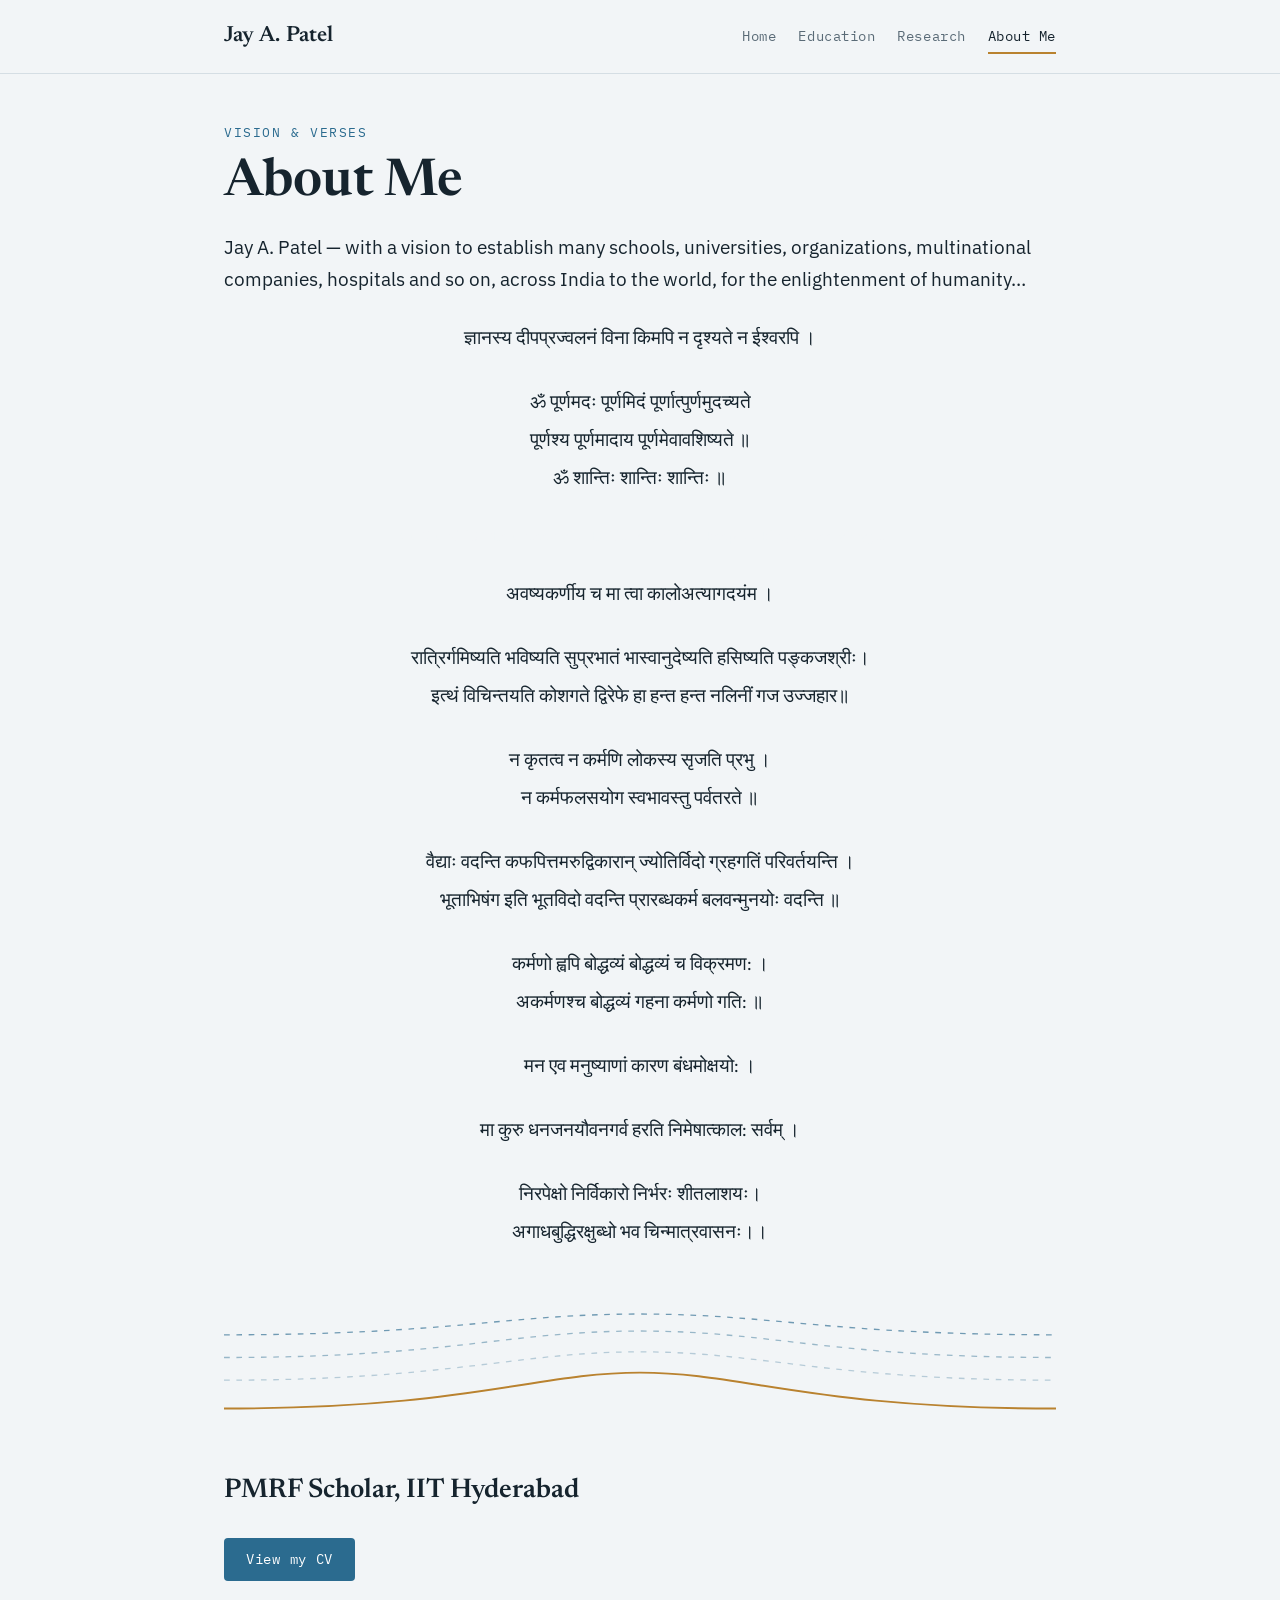
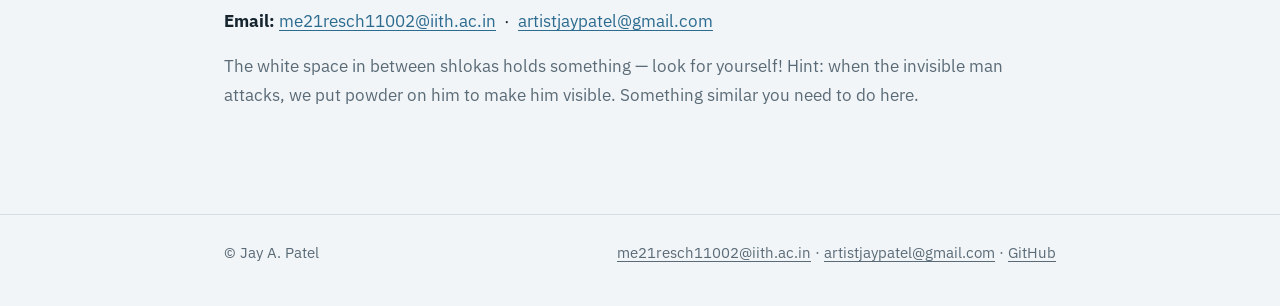
==== about.html @ ffe905a0 "Add files via upload" ====
<!DOCTYPE html>
<html lang="en">
<head>
  <meta charset="UTF-8">
  <meta name="viewport" content="width=device-width, initial-scale=1">
  <title>About Me — Jay A. Patel</title>
  <link rel="preconnect" href="https://fonts.googleapis.com">
  <link rel="preconnect" href="https://fonts.gstatic.com" crossorigin>
  <link href="https://fonts.googleapis.com/css2?family=Newsreader:ital,wght@0,400;0,600;1,400&family=IBM+Plex+Sans:wght@400;500;600&family=IBM+Plex+Mono:wght@400;500&display=swap" rel="stylesheet">
  <link rel="stylesheet" href="style.css">
</head>
<body>

<header>
  <div class="nav-inner">
    <a class="site-name" href="index.html">Jay A. Patel</a>
    <nav>
      <a href="index.html">Home</a>
      <a href="education.html">Education</a>
      <a href="research.html">Research</a>
      <a class="active" href="about.html">About Me</a>
    </nav>
  </div>
</header>

<main>
  <p class="eyebrow">Vision &amp; verses</p>
  <h1>About Me</h1>

  <p class="lede">Jay A. Patel — with a vision to establish many schools,
  universities, organizations, multinational companies, hospitals and so on,
  across India to the world, for the enlightenment of humanity&hellip;</p>

  <p class="shloka">ज्ञानस्य दीपप्रज्वलनं विना किमपि न दृश्यते न ईश्वरपि ।</p>

  <p class="shloka">ॐ पूर्णमदः पूर्णमिदं पूर्णात्पुर्णमुदच्यते<br>
  पूर्णश्य पूर्णमादाय पूर्णमेवावशिष्यते ॥<br>
  ॐ शान्तिः शान्तिः शान्तिः ॥</p>

  <!-- EDIT: this is the hidden easter egg. The text below is the same colour
       as the page background, so it is invisible until a visitor selects it
       with the mouse (like putting powder on the invisible man!).
       Replace the line with whatever secret message you want. -->
  <p class="hidden-verse">You found it! The unseen also holds meaning — keep looking closer, always.</p>

  <p class="shloka">अवष्यकर्णीय च मा त्वा कालोअत्यागदयंम ।</p>

  <p class="shloka">रात्रिर्गमिष्यति भविष्यति सुप्रभातं भास्वानुदेष्यति हसिष्यति पङ्कजश्रीः।<br>
  इत्थं विचिन्तयति कोशगते द्विरेफे हा हन्त हन्त नलिनीं गज उज्जहार॥</p>

  <p class="shloka">न कृतत्व न कर्मणि लोकस्य सृजति प्रभु ।<br>
  न कर्मफलसयोग स्वभावस्तु पर्वतरते ॥</p>

  <p class="shloka">वैद्याः वदन्ति कफपित्तमरुद्विकारान् ज्योतिर्विदो ग्रहगतिं परिवर्तयन्ति ।<br>
  भूताभिषंग इति भूतविदो वदन्ति प्रारब्धकर्म बलवन्मुनयोः वदन्ति ॥</p>

  <p class="shloka">कर्मणो ह्वपि बोद्धव्यं बोद्धव्यं च विक्रमण: ।<br>
  अकर्मणश्च बोद्धव्यं गहना कर्मणो गति: ॥</p>

  <p class="shloka">मन एव मनुष्याणां कारण बंधमोक्षयो: ।</p>

  <p class="shloka">मा कुरु धनजनयौवनगर्व हरति निमेषात्काल: सर्वम् ।</p>

  <p class="shloka">निरपेक्षो निर्विकारो निर्भरः शीतलाशयः।<br>
  अगाधबुद्धिरक्षुब्धो भव चिन्मात्रवासनः।।</p>

  <svg class="hill-divider" viewBox="0 0 880 130" xmlns="http://www.w3.org/2000/svg" role="img" aria-label="Streamlines of wind flowing over a hill">
    <path class="streamline"    d="M0,40  C240,40 300,18 440,18 C580,18 640,40 880,40"/>
    <path class="streamline s2" d="M0,64  C240,64 300,36 440,36 C580,36 640,64 880,64"/>
    <path class="streamline s3" d="M0,88  C240,88 310,58 440,58 C570,58 640,88 880,88"/>
    <path class="hill"          d="M0,118 C260,118 330,80 440,80 C550,80 620,118 880,118"/>
  </svg>

  <h2>PMRF Scholar, IIT Hyderabad</h2>

  <p>
    <a class="cv-button" href="https://drive.google.com/file/d/1W8mOSmwGzOrcJXOqPiZ1FfsfeA_Zyo4J/view?usp=sharing">
      View my CV
    </a>
  </p>

  <p><strong>Email:</strong>
  <a href="mailto:me21resch11002@iith.ac.in">me21resch11002@iith.ac.in</a> &nbsp;·&nbsp;
  <a href="mailto:artistjaypatel@gmail.com">artistjaypatel@gmail.com</a></p>

  <p class="muted">The white space in between shlokas holds something — look
  for yourself! Hint: when the invisible man attacks, we put powder on him to
  make him visible. Something similar you need to do here.</p>
</main>

<footer>
  <div class="footer-inner">
    <span>&copy; Jay A. Patel</span>
    <span>
      <a href="mailto:me21resch11002@iith.ac.in">me21resch11002@iith.ac.in</a> ·
      <a href="mailto:artistjaypatel@gmail.com">artistjaypatel@gmail.com</a> ·
      <a href="https://github.com/ArtistJay">GitHub</a>
    </span>
  </div>
</footer>

</body>
</html>
---- style.css ----
/* ============================================================
   Jay A. Patel — personal site
   Theme: wind over complex terrain (his LES research)
   Palette: sky-paper background, deep ink text,
   steel-blue accent (turbine steel), ochre used sparingly (terrain)
   ============================================================ */

:root {
  --paper: #f2f5f7;
  --card: #ffffff;
  --ink: #16242e;
  --muted: #5a6b77;
  --steel: #2b6b8f;
  --steel-dark: #1e4f6b;
  --ochre: #b9822f;
  --line: #d5dee4;
  --maxw: 880px;
}

* { box-sizing: border-box; }

html { scroll-behavior: smooth; }

body {
  margin: 0;
  background: var(--paper);
  color: var(--ink);
  font-family: "IBM Plex Sans", system-ui, sans-serif;
  font-size: 17px;
  line-height: 1.7;
  -webkit-font-smoothing: antialiased;
}

/* ---------- header / navigation ---------- */

header {
  border-bottom: 1px solid var(--line);
  background: var(--paper);
}

.nav-inner {
  max-width: var(--maxw);
  margin: 0 auto;
  padding: 18px 24px;
  display: flex;
  flex-wrap: wrap;
  align-items: baseline;
  gap: 8px 28px;
}

.site-name {
  font-family: "Newsreader", Georgia, serif;
  font-size: 22px;
  font-weight: 600;
  letter-spacing: 0.01em;
  color: var(--ink);
  text-decoration: none;
  margin-right: auto;
}

nav { display: flex; flex-wrap: wrap; gap: 4px 22px; }

nav a {
  font-family: "IBM Plex Mono", monospace;
  font-size: 13.5px;
  letter-spacing: 0.04em;
  text-decoration: none;
  color: var(--muted);
  padding: 4px 0;
  border-bottom: 2px solid transparent;
}

nav a:hover { color: var(--steel-dark); }

nav a.active {
  color: var(--ink);
  border-bottom-color: var(--ochre);
}

nav a:focus-visible,
a:focus-visible {
  outline: 2px solid var(--steel);
  outline-offset: 3px;
  border-radius: 2px;
}

/* ---------- page scaffold ---------- */

main {
  max-width: var(--maxw);
  margin: 0 auto;
  padding: 48px 24px 32px;
}

.eyebrow {
  font-family: "IBM Plex Mono", monospace;
  font-size: 13px;
  letter-spacing: 0.12em;
  text-transform: uppercase;
  color: var(--steel);
  margin: 0 0 10px;
}

h1 {
  font-family: "Newsreader", Georgia, serif;
  font-weight: 600;
  font-size: clamp(34px, 6vw, 52px);
  line-height: 1.12;
  margin: 0 0 18px;
}

h2 {
  font-family: "Newsreader", Georgia, serif;
  font-weight: 600;
  font-size: 27px;
  margin: 48px 0 14px;
}

h3 {
  font-family: "Newsreader", Georgia, serif;
  font-weight: 600;
  font-size: 21px;
  margin: 28px 0 6px;
}

p { margin: 0 0 16px; }

a { color: var(--steel); text-decoration-thickness: 1px; text-underline-offset: 3px; }
a:hover { color: var(--steel-dark); }

.lede { font-size: 19px; }

.muted { color: var(--muted); }

/* ---------- hero (home) ---------- */

.hero {
  display: grid;
  grid-template-columns: 1.4fr 1fr;
  gap: 40px;
  align-items: center;
}

.hero img.portrait {
  width: 100%;
  border-radius: 6px;
  border: 1px solid var(--line);
  display: block;
}

@media (max-width: 720px) {
  .hero { grid-template-columns: 1fr; }
}

/* ---------- signature: streamlines over a hill ---------- */

.hill-divider {
  display: block;
  width: 100%;
  height: auto;
  margin: 44px 0 8px;
}

.hill-divider .streamline {
  fill: none;
  stroke: var(--steel);
  stroke-width: 1.4;
  stroke-dasharray: 6 7;
  opacity: 0.65;
  animation: drift 9s linear infinite;
}

.hill-divider .streamline.s2 { animation-duration: 12s; opacity: 0.45; }
.hill-divider .streamline.s3 { animation-duration: 15s; opacity: 0.3; }

.hill-divider .hill {
  fill: none;
  stroke: var(--ochre);
  stroke-width: 2;
}

@keyframes drift {
  to { stroke-dashoffset: -130; }
}

@media (prefers-reduced-motion: reduce) {
  .hill-divider .streamline { animation: none; }
  html { scroll-behavior: auto; }
}

/* ---------- education timeline ---------- */

.entry {
  display: grid;
  grid-template-columns: 110px 1fr;
  gap: 6px 28px;
  padding: 26px 0;
  border-bottom: 1px solid var(--line);
}

.entry:last-of-type { border-bottom: none; }

.entry .year {
  font-family: "IBM Plex Mono", monospace;
  font-size: 14px;
  color: var(--muted);
  padding-top: 5px;
}

.entry h3 { margin: 0 0 4px; }

.entry .place { color: var(--muted); margin: 0 0 12px; }

.entry img {
  width: 100%;
  max-width: 460px;
  border-radius: 6px;
  border: 1px solid var(--line);
  display: block;
}

.tag {
  display: inline-block;
  font-family: "IBM Plex Mono", monospace;
  font-size: 12px;
  letter-spacing: 0.06em;
  color: var(--ochre);
  border: 1px solid var(--ochre);
  border-radius: 999px;
  padding: 1px 10px;
  margin-left: 8px;
  vertical-align: middle;
}

@media (max-width: 600px) {
  .entry { grid-template-columns: 1fr; }
}

/* ---------- publications ---------- */

.pub-list { list-style: none; margin: 0; padding: 0; }

.pub-list li {
  padding: 16px 0 16px 20px;
  border-left: 3px solid var(--line);
  margin-bottom: 6px;
}

.pub-list li:hover { border-left-color: var(--steel); }

/* ---------- figures ---------- */

figure { margin: 24px 0; }

figure img {
  width: 100%;
  border-radius: 6px;
  border: 1px solid var(--line);
  display: block;
}

figcaption {
  font-family: "IBM Plex Mono", monospace;
  font-size: 12.5px;
  color: var(--muted);
  margin-top: 8px;
}

/* ---------- about page ---------- */

.shloka {
  font-family: "Newsreader", Georgia, serif;
  font-size: 19px;
  line-height: 2;
  text-align: center;
  margin: 26px auto;
  max-width: 640px;
}

/* The easter egg: same colour as the page, revealed only by selecting it */
.hidden-verse {
  color: var(--paper);
  text-align: center;
  font-family: "Newsreader", Georgia, serif;
  font-size: 15px;
  margin: 4px auto;
  max-width: 640px;
  user-select: text;
}

.hidden-verse::selection { background: var(--ink); color: var(--paper); }

.cv-button {
  display: inline-block;
  font-family: "IBM Plex Mono", monospace;
  font-size: 14px;
  letter-spacing: 0.05em;
  color: #fff;
  background: var(--steel);
  text-decoration: none;
  padding: 10px 22px;
  border-radius: 4px;
  margin: 10px 0;
}

.cv-button:hover { background: var(--steel-dark); color: #fff; }

/* ---------- footer ---------- */

footer {
  border-top: 1px solid var(--line);
  margin-top: 56px;
}

.footer-inner {
  max-width: var(--maxw);
  margin: 0 auto;
  padding: 26px 24px 40px;
  font-size: 14.5px;
  color: var(--muted);
  display: flex;
  flex-wrap: wrap;
  gap: 8px 30px;
  justify-content: space-between;
}

.footer-inner a { color: var(--muted); }
.footer-inner a:hover { color: var(--steel-dark); }
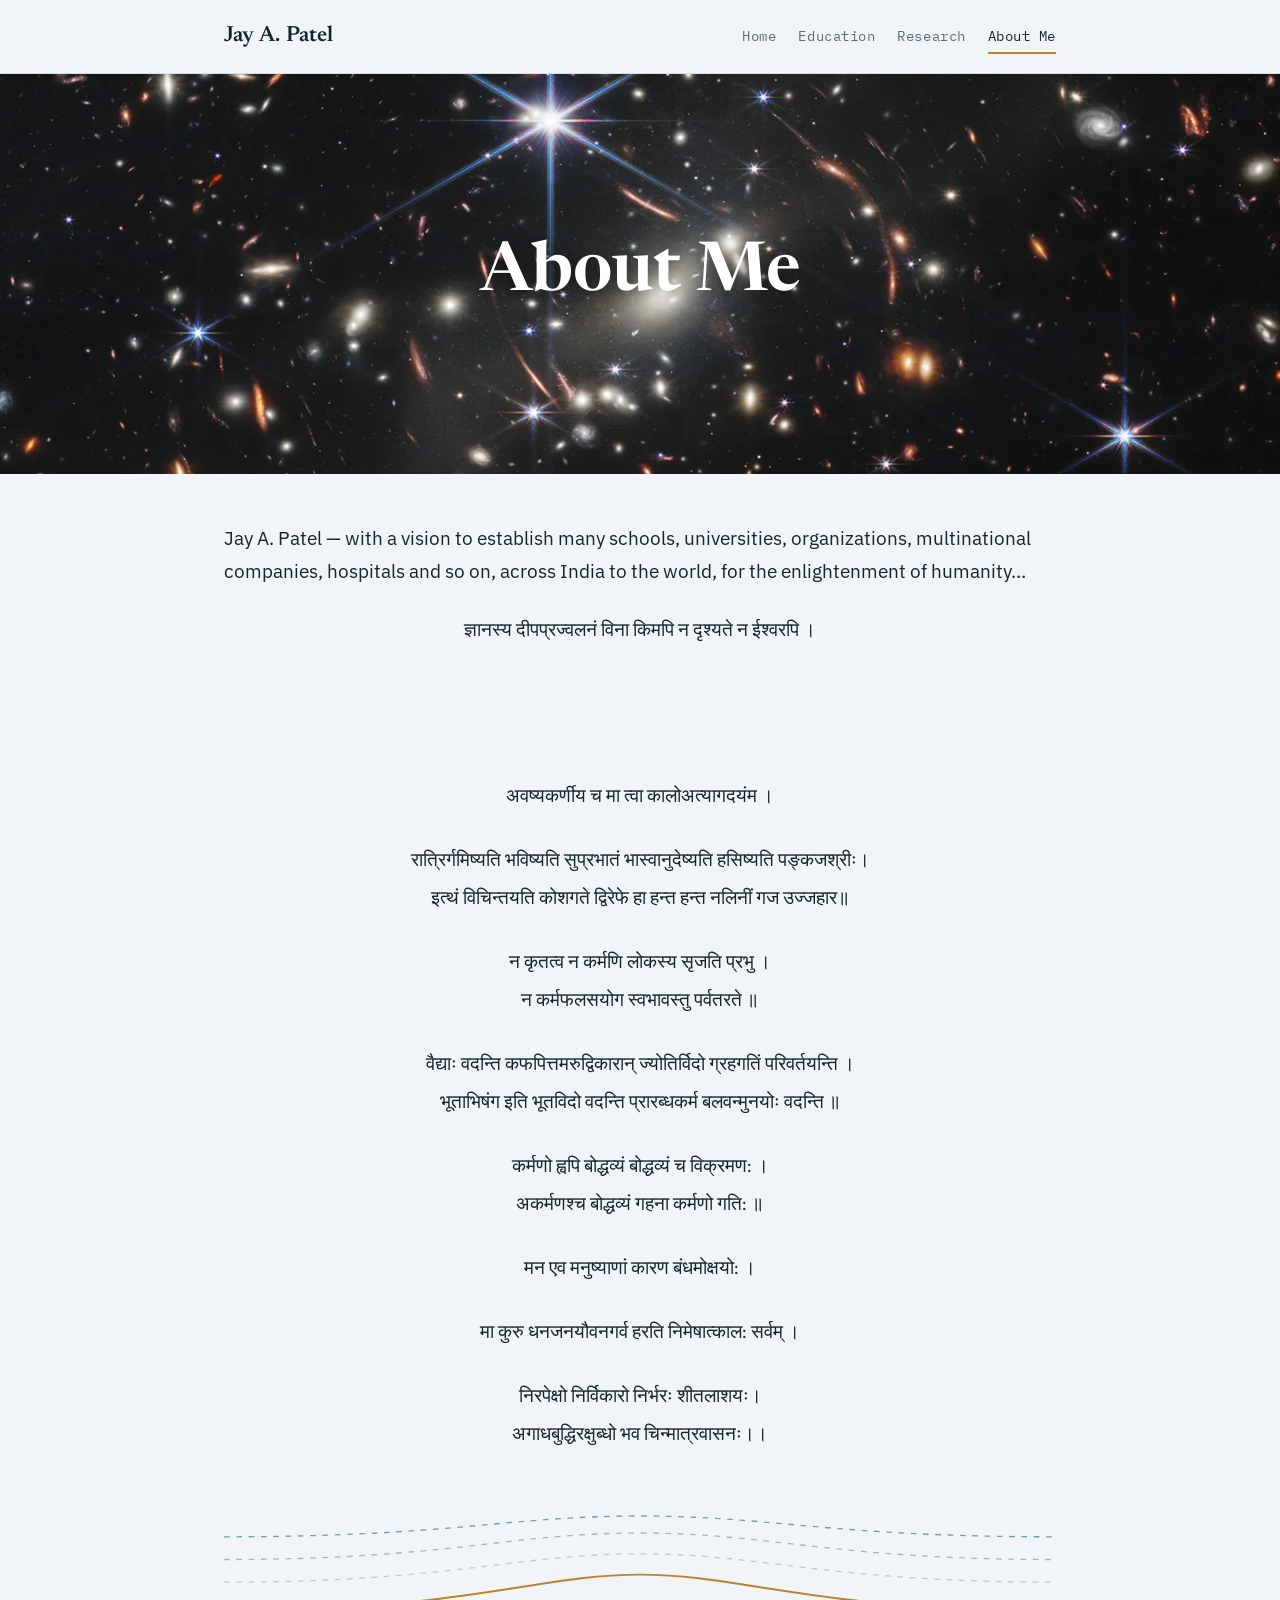
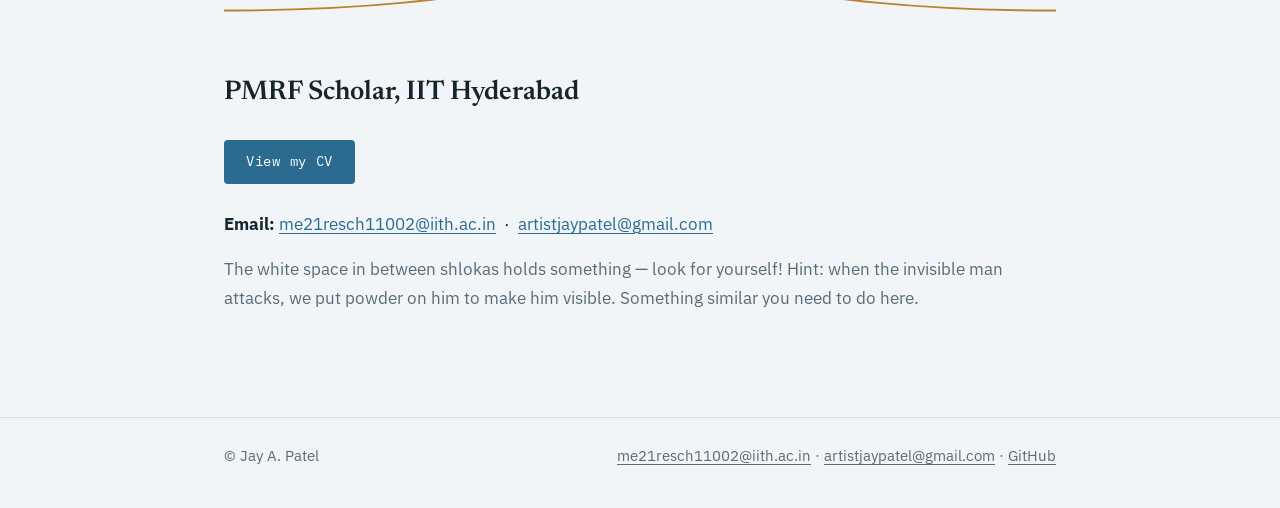
==== commit 01feb673: "Add files via upload" ====
--- a/about.html
+++ b/about.html
@@ -23,25 +23,24 @@
   </div>
 </header>
 
+<!-- Banner: JWST deep field (NASA image, public domain) -->
+<div class="banner">
+  <img src="images/banner-about.jpg" alt="James Webb Space Telescope deep field">
+  <h1 class="banner-title">About Me</h1>
+</div>
+
 <main>
-  <p class="eyebrow">Vision &amp; verses</p>
-  <h1>About Me</h1>
-
   <p class="lede">Jay A. Patel — with a vision to establish many schools,
   universities, organizations, multinational companies, hospitals and so on,
   across India to the world, for the enlightenment of humanity&hellip;</p>
 
   <p class="shloka">ज्ञानस्य दीपप्रज्वलनं विना किमपि न दृश्यते न ईश्वरपि ।</p>
 
-  <p class="shloka">ॐ पूर्णमदः पूर्णमिदं पूर्णात्पुर्णमुदच्यते<br>
+  <!-- The easter egg: this shloka is the same colour as the page background,
+       so it stays invisible until a visitor selects the "empty" space -->
+  <p class="hidden-verse">ॐ पूर्णमदः पूर्णमिदं पूर्णात्पुर्णमुदच्यते<br>
   पूर्णश्य पूर्णमादाय पूर्णमेवावशिष्यते ॥<br>
   ॐ शान्तिः शान्तिः शान्तिः ॥</p>
-
-  <!-- EDIT: this is the hidden easter egg. The text below is the same colour
-       as the page background, so it is invisible until a visitor selects it
-       with the mouse (like putting powder on the invisible man!).
-       Replace the line with whatever secret message you want. -->
-  <p class="hidden-verse">You found it! The unseen also holds meaning — keep looking closer, always.</p>
 
   <p class="shloka">अवष्यकर्णीय च मा त्वा कालोअत्यागदयंम ।</p>
 
--- a/style.css
+++ b/style.css
@@ -326,3 +326,52 @@
 
 .footer-inner a { color: var(--muted); }
 .footer-inner a:hover { color: var(--steel-dark); }
+
+/* ---------- full-width banner (Home & About) ---------- */
+
+.banner {
+  position: relative;
+}
+
+.banner img {
+  display: block;
+  width: 100%;
+  height: clamp(220px, 36vw, 400px);
+  object-fit: cover;
+}
+
+.banner .banner-title {
+  position: absolute;
+  inset: 0;
+  display: flex;
+  align-items: center;
+  justify-content: center;
+  text-align: center;
+  margin: 0;
+  padding: 0 20px;
+  font-family: "Newsreader", Georgia, serif;
+  font-weight: 600;
+  font-size: clamp(38px, 7vw, 68px);
+  color: #ffffff;
+  text-shadow: 0 2px 18px rgba(0, 0, 0, 0.55);
+}
+
+/* use this variant when the banner photo is light/pale */
+.banner.light .banner-title {
+  color: var(--ink);
+  text-shadow: 0 2px 14px rgba(255, 255, 255, 0.65);
+}
+
+/* verses overlaid on banner corners (Education page) */
+.banner .banner-verse {
+  position: absolute;
+  bottom: 16px;
+  margin: 0;
+  font-family: "Newsreader", Georgia, serif;
+  font-size: clamp(14px, 2.4vw, 22px);
+  color: #ffffff;
+  text-shadow: 0 1px 10px rgba(0, 0, 0, 0.7);
+}
+
+.banner .banner-verse.left  { left: 24px; }
+.banner .banner-verse.right { right: 24px; }
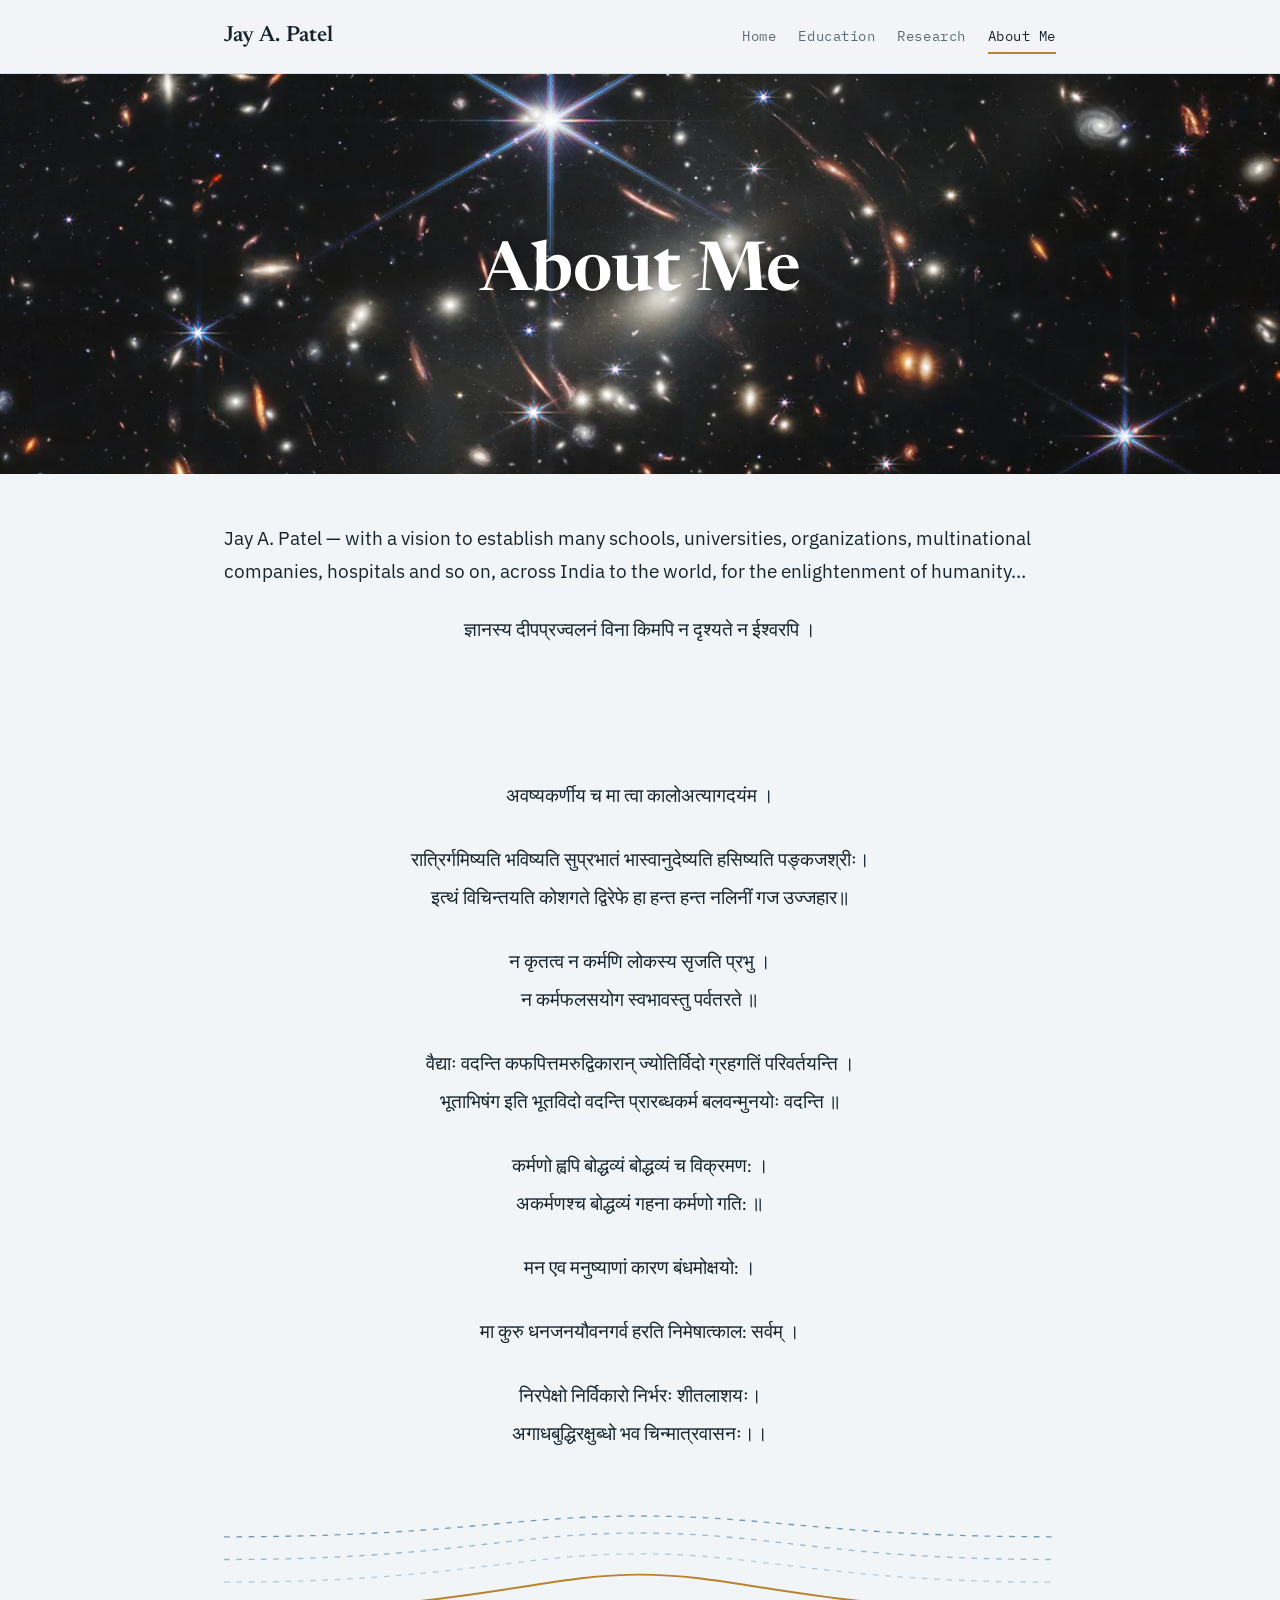
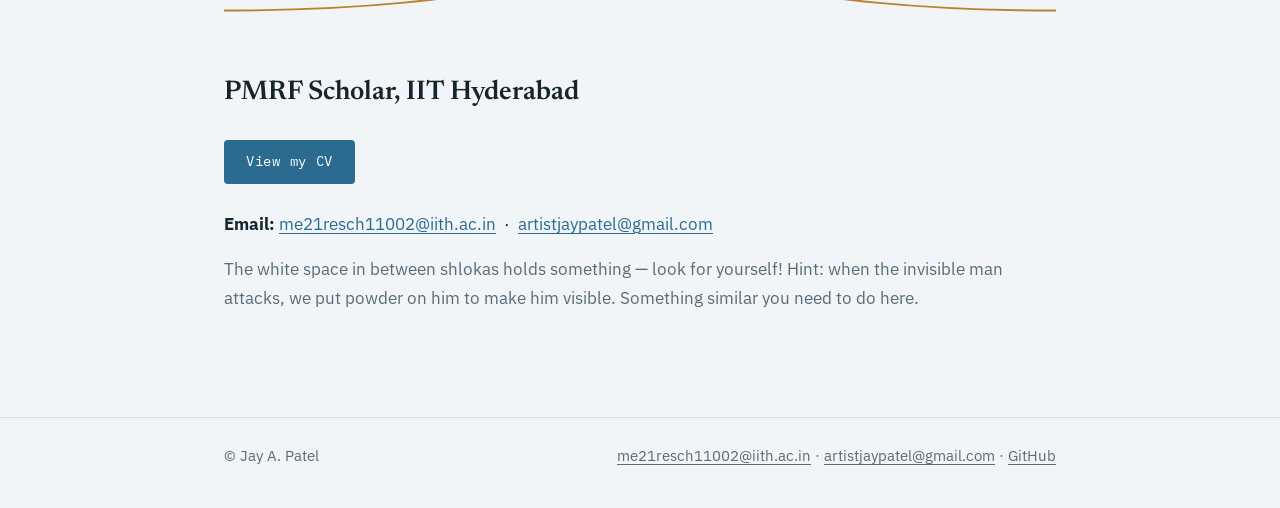
==== commit 64d6d507: "Add simulations, ML figures, CV and final pages" ====
--- a/about.html
+++ b/about.html
@@ -3,6 +3,7 @@
 <head>
   <meta charset="UTF-8">
   <meta name="viewport" content="width=device-width, initial-scale=1">
+  <link rel="icon" href="data:image/svg+xml,<svg xmlns=%27http://www.w3.org/2000/svg%27 viewBox=%270 0 100 100%27><text y=%270.9em%27 font-size=%2790%27>🪔</text></svg>">
   <title>About Me — Jay A. Patel</title>
   <link rel="preconnect" href="https://fonts.googleapis.com">
   <link rel="preconnect" href="https://fonts.gstatic.com" crossorigin>
@@ -73,7 +74,7 @@
   <h2>PMRF Scholar, IIT Hyderabad</h2>
 
   <p>
-    <a class="cv-button" href="https://drive.google.com/file/d/1W8mOSmwGzOrcJXOqPiZ1FfsfeA_Zyo4J/view?usp=sharing">
+    <a class="cv-button" href="Jay-Patel-CV.pdf">
       View my CV
     </a>
   </p>
--- a/style.css
+++ b/style.css
@@ -35,7 +35,12 @@
 
 header {
   border-bottom: 1px solid var(--line);
-  background: var(--paper);
+  background: rgba(242, 245, 247, 0.82);
+  backdrop-filter: blur(10px);
+  -webkit-backdrop-filter: blur(10px);
+  position: sticky;
+  top: 0;
+  z-index: 20;
 }
 
 .nav-inner {
@@ -375,3 +380,82 @@
 
 .banner .banner-verse.left  { left: 24px; }
 .banner .banner-verse.right { right: 24px; }
+
+/* looping simulation videos styled like figures */
+figure video {
+  width: 100%;
+  border-radius: 6px;
+  border: 1px solid var(--line);
+  display: block;
+}
+
+/* frosted plate behind the name on the busy home banner */
+.banner.light .banner-title span {
+  background: rgba(242, 245, 247, 0.55);
+  backdrop-filter: blur(6px);
+  -webkit-backdrop-filter: blur(6px);
+  padding: 6px 30px;
+  border-radius: 10px;
+}
+
+/* ---------- blurred home-image page background (all pages except About) ---------- */
+
+body.tinted::before {
+  content: "";
+  position: fixed;
+  inset: -60px;
+  z-index: -1;
+  background: url("images/banner-home.jpg") center / cover no-repeat;
+  filter: blur(55px) saturate(1.05);
+  opacity: 0.16;
+  pointer-events: none;
+}
+
+/* ---------- home banner: name at the bottom ---------- */
+
+.banner-title.bottom {
+  align-items: flex-end;
+  padding-bottom: 30px;
+}
+
+/* ---------- image / video grids (Research page) ---------- */
+
+.grid-2 {
+  display: grid;
+  grid-template-columns: 1fr 1fr;
+  gap: 16px;
+  margin: 22px 0;
+}
+
+.grid-2 img,
+.grid-2 video {
+  width: 100%;
+  border-radius: 6px;
+  border: 1px solid var(--line);
+  display: block;
+  background: #fff;
+}
+
+.grid-2 figure { margin: 0; }
+
+@media (max-width: 620px) {
+  .grid-2 { grid-template-columns: 1fr; }
+}
+
+/* single-column gallery for ultra-wide panoramic simulations */
+.grid-1 {
+  display: grid;
+  grid-template-columns: 1fr;
+  gap: 20px;
+  margin: 22px 0;
+}
+
+.grid-1 video {
+  width: 100%;
+  border-radius: 6px;
+  border: 1px solid var(--line);
+  display: block;
+  background: #fff;
+}
+
+.grid-1 figure { margin: 0; }
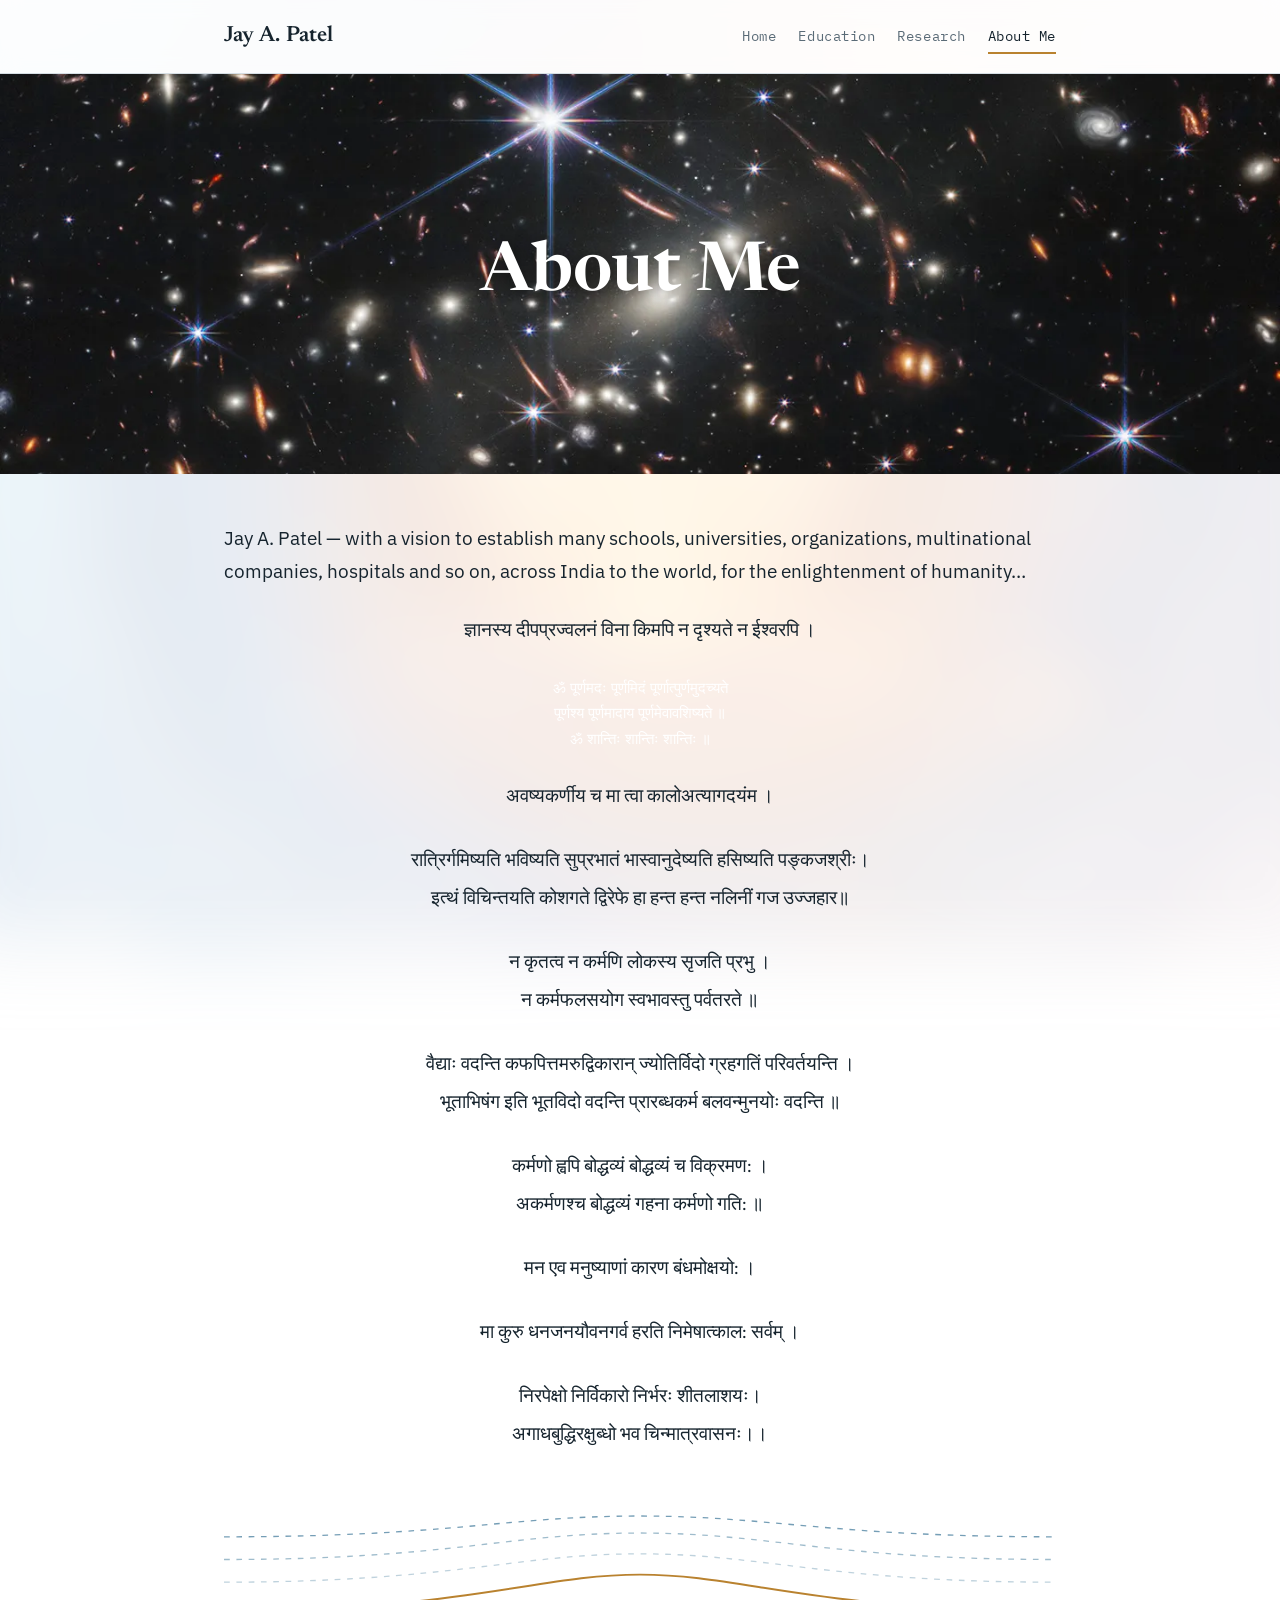
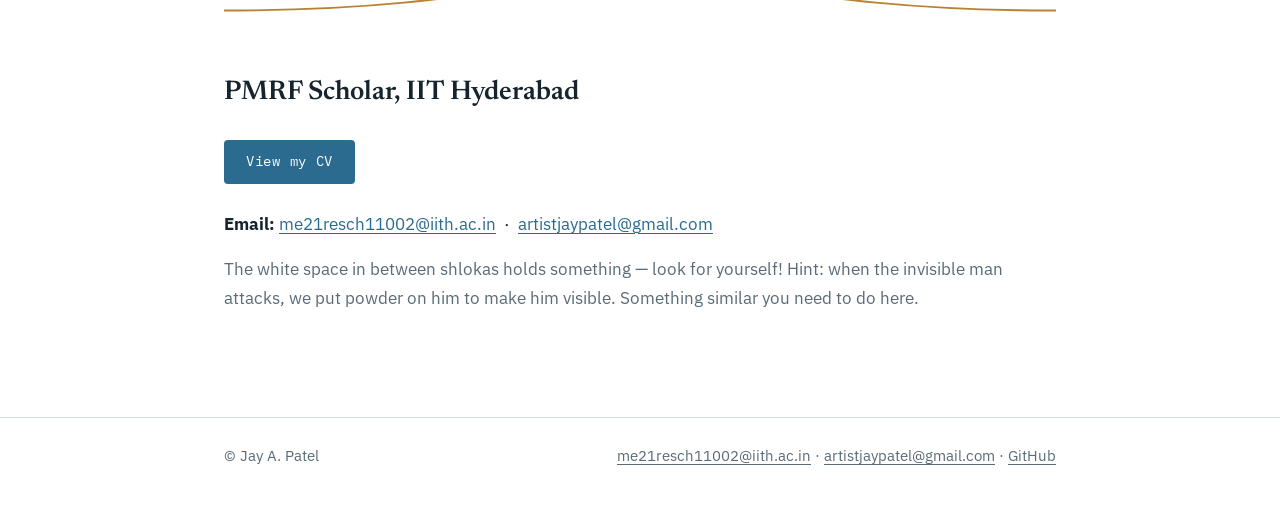
==== commit 097ac101: "Lotus glow on About page, slightly less backdrop blur" ====
--- a/about.html
+++ b/about.html
@@ -10,7 +10,7 @@
   <link href="https://fonts.googleapis.com/css2?family=Newsreader:ital,wght@0,400;0,600;1,400&family=IBM+Plex+Sans:wght@400;500;600&family=IBM+Plex+Mono:wght@400;500&display=swap" rel="stylesheet">
   <link rel="stylesheet" href="style.css">
 </head>
-<body>
+<body class="tinted">
 
 <header>
   <div class="nav-inner">
--- a/style.css
+++ b/style.css
@@ -6,7 +6,7 @@
    ============================================================ */
 
 :root {
-  --paper: #f2f5f7;
+  --paper: #ffffff;
   --card: #ffffff;
   --ink: #16242e;
   --muted: #5a6b77;
@@ -35,7 +35,7 @@
 
 header {
   border-bottom: 1px solid var(--line);
-  background: rgba(242, 245, 247, 0.82);
+  background: rgba(255, 255, 255, 0.82);
   backdrop-filter: blur(10px);
   -webkit-backdrop-filter: blur(10px);
   position: sticky;
@@ -391,10 +391,10 @@
 
 /* frosted plate behind the name on the busy home banner */
 .banner.light .banner-title span {
-  background: rgba(242, 245, 247, 0.55);
-  backdrop-filter: blur(6px);
-  -webkit-backdrop-filter: blur(6px);
-  padding: 6px 30px;
+  background: rgba(255, 255, 255, 0.42);
+  backdrop-filter: blur(2px);
+  -webkit-backdrop-filter: blur(2px);
+  padding: 4px 24px;
   border-radius: 10px;
 }
 
@@ -406,8 +406,8 @@
   inset: -60px;
   z-index: -1;
   background: url("images/banner-home.jpg") center / cover no-repeat;
-  filter: blur(55px) saturate(1.05);
-  opacity: 0.16;
+  filter: blur(40px) saturate(1.05);
+  opacity: 0.12;
   pointer-events: none;
 }
 
@@ -415,7 +415,8 @@
 
 .banner-title.bottom {
   align-items: flex-end;
-  padding-bottom: 30px;
+  padding-bottom: 12px;
+  font-size: clamp(26px, 4.5vw, 42px);
 }
 
 /* ---------- image / video grids (Research page) ---------- */
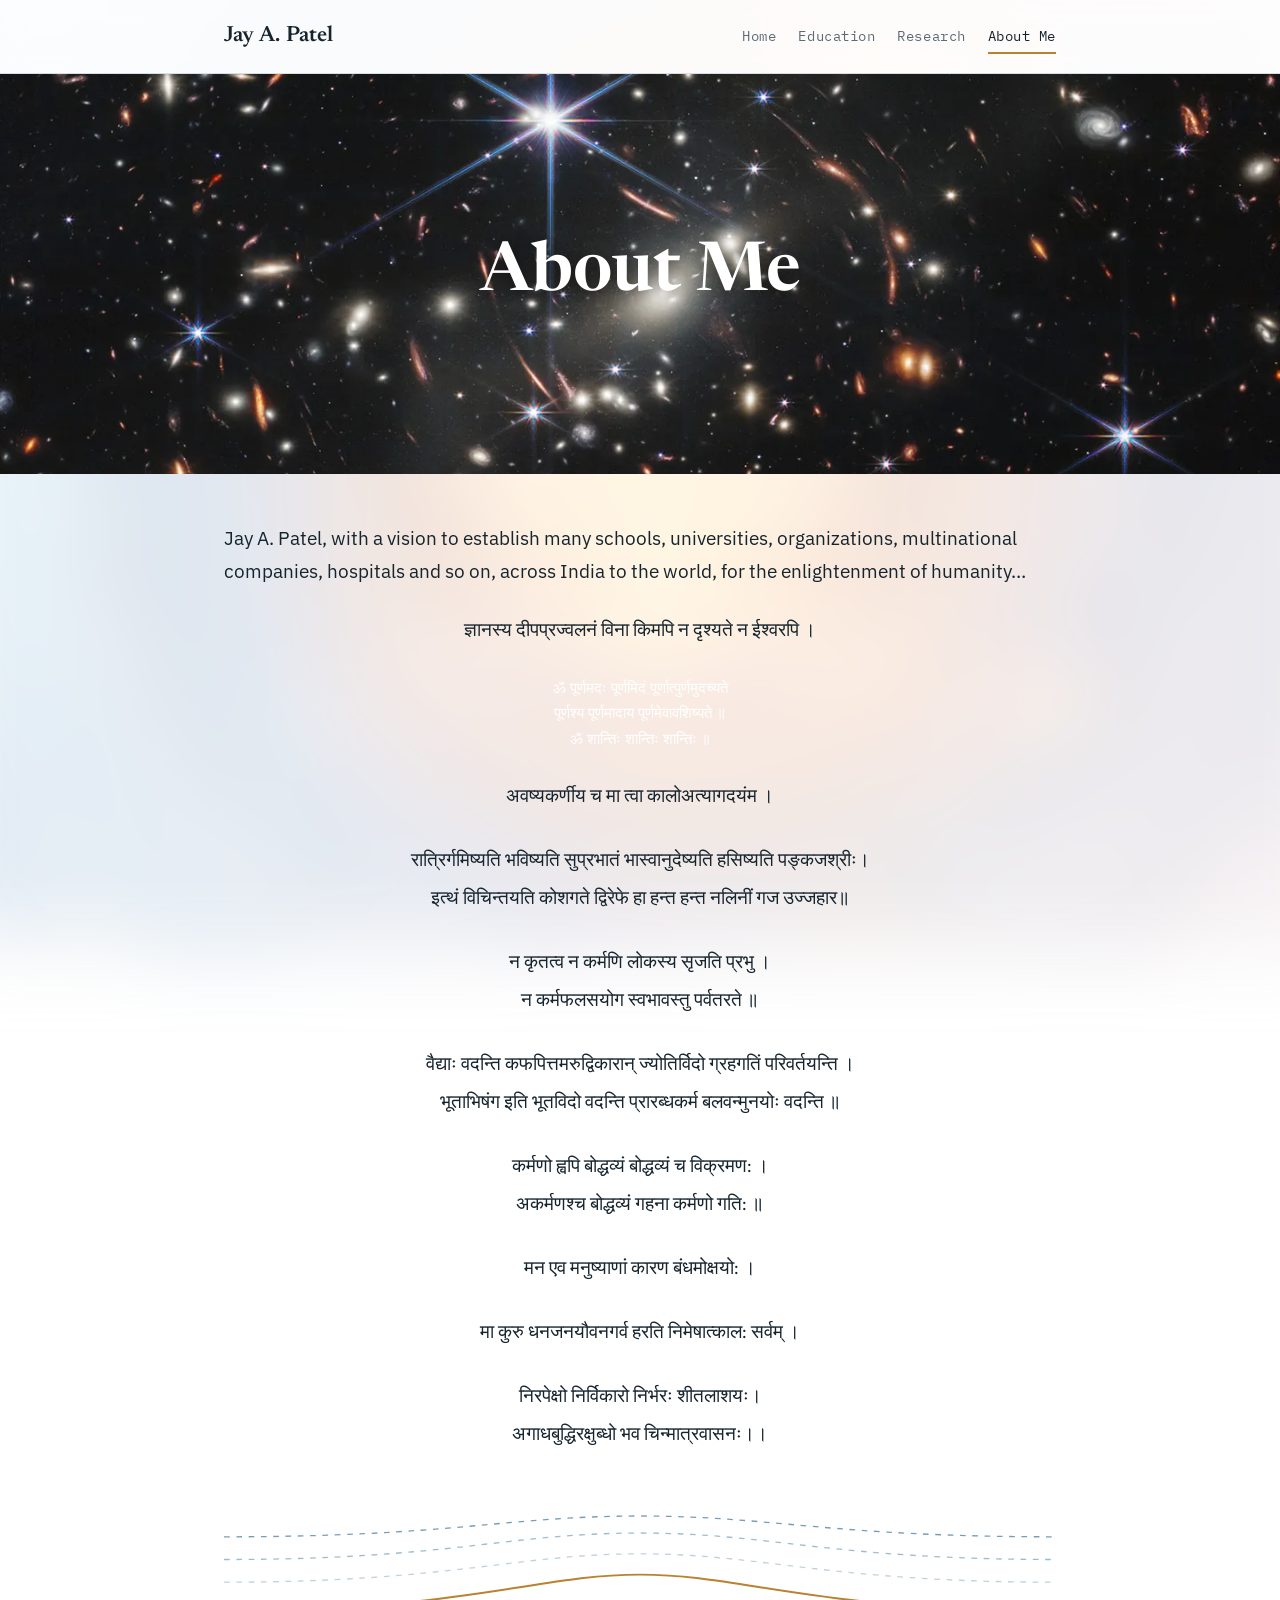
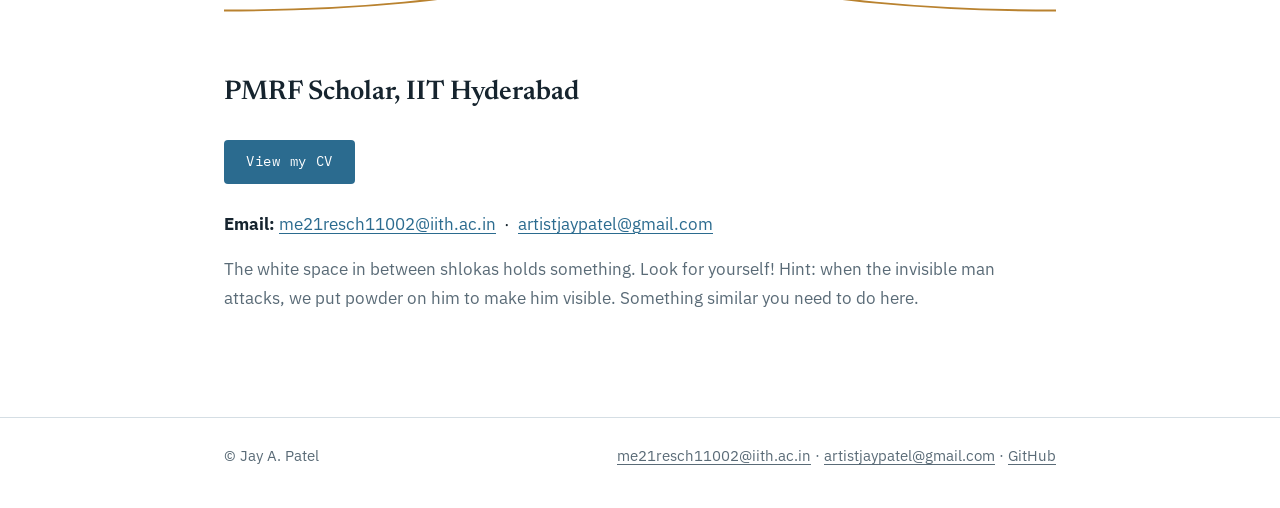
==== commit f65d4e85: "Seamless research page, stronger glow, remove all dashes" ====
--- a/about.html
+++ b/about.html
@@ -4,7 +4,7 @@
   <meta charset="UTF-8">
   <meta name="viewport" content="width=device-width, initial-scale=1">
   <link rel="icon" href="data:image/svg+xml,<svg xmlns=%27http://www.w3.org/2000/svg%27 viewBox=%270 0 100 100%27><text y=%270.9em%27 font-size=%2790%27>🪔</text></svg>">
-  <title>About Me — Jay A. Patel</title>
+  <title>About Me | Jay A. Patel</title>
   <link rel="preconnect" href="https://fonts.googleapis.com">
   <link rel="preconnect" href="https://fonts.gstatic.com" crossorigin>
   <link href="https://fonts.googleapis.com/css2?family=Newsreader:ital,wght@0,400;0,600;1,400&family=IBM+Plex+Sans:wght@400;500;600&family=IBM+Plex+Mono:wght@400;500&display=swap" rel="stylesheet">
@@ -31,7 +31,7 @@
 </div>
 
 <main>
-  <p class="lede">Jay A. Patel — with a vision to establish many schools,
+  <p class="lede">Jay A. Patel, with a vision to establish many schools,
   universities, organizations, multinational companies, hospitals and so on,
   across India to the world, for the enlightenment of humanity&hellip;</p>
 
@@ -83,7 +83,7 @@
   <a href="mailto:me21resch11002@iith.ac.in">me21resch11002@iith.ac.in</a> &nbsp;·&nbsp;
   <a href="mailto:artistjaypatel@gmail.com">artistjaypatel@gmail.com</a></p>
 
-  <p class="muted">The white space in between shlokas holds something — look
+  <p class="muted">The white space in between shlokas holds something. Look
   for yourself! Hint: when the invisible man attacks, we put powder on him to
   make him visible. Something similar you need to do here.</p>
 </main>
--- a/style.css
+++ b/style.css
@@ -407,7 +407,7 @@
   z-index: -1;
   background: url("images/banner-home.jpg") center / cover no-repeat;
   filter: blur(40px) saturate(1.05);
-  opacity: 0.12;
+  opacity: 0.15;
   pointer-events: none;
 }
 
@@ -460,3 +460,15 @@
 }
 
 .grid-1 figure { margin: 0; }
+
+
+/* ---------- seamless media on the research page ---------- */
+
+body.seamless figure img,
+body.seamless figure video,
+body.seamless .grid-2 img,
+body.seamless .grid-1 video {
+  border: none;
+  border-radius: 0;
+  background: #ffffff;
+}
